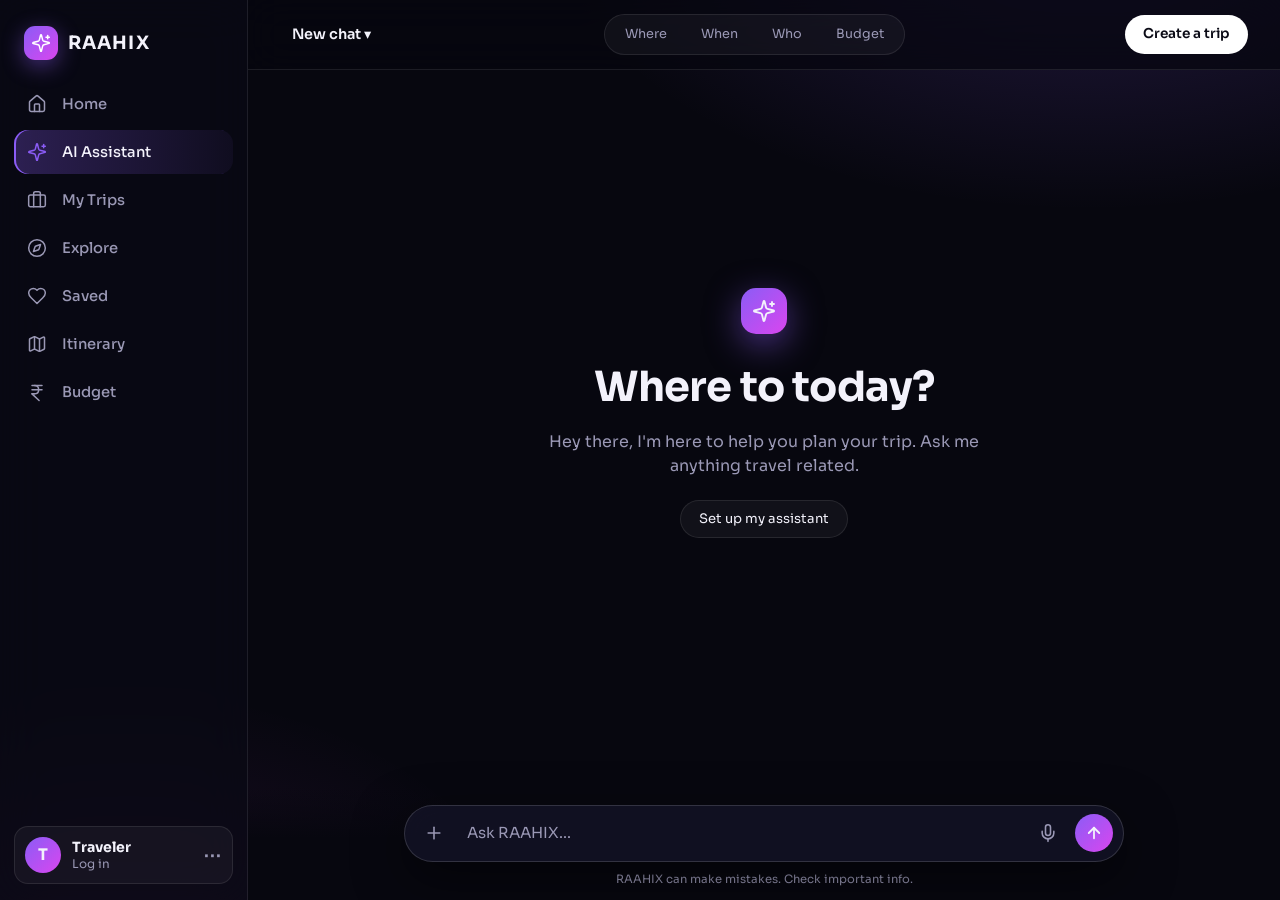
==== frontend/assistant.html @ d5798caa "RAAHIX frontend complete" ====
<!DOCTYPE html>
<html lang="en">
<head>
    <meta charset="UTF-8">
    <meta name="viewport" content="width=device-width, initial-scale=1.0">
    <title>AI Assistant — RAAHIX</title>
    <link rel="stylesheet" href="css/style.css">
</head>
<body>

    <div id="sidebar"></div>

    <main class="main-content chat-page">

        <!-- TOP BAR -->
        <header class="topbar chat-topbar">
            <button class="chat-title">New chat ▾</button>

            <div class="trip-chips">
                <button class="chip">Where</button>
                <button class="chip">When</button>
                <button class="chip">Who</button>
                <button class="chip">Budget</button>
            </div>

            <a href="create-trip.html" class="create-trip-btn">Create a trip</a>
        </header>

        <!-- CHAT AREA -->
        <section class="chat-stage" id="chatStage">

            <div class="chat-hero" id="chatHero">
                <div class="welcome-icon" data-icon="sparkles"></div>
                <h1>Where to today?</h1>
                <p>Hey there, I'm here to help you plan your trip. Ask me anything travel related.</p>
                <a href="profile.html" class="setup-pill">Set up my assistant</a>
            </div>

            <div class="messages" id="messages"></div>

        </section>

        <!-- CHAT INPUT -->
        <div class="chat-area">
            <div class="chat-box">
                <button class="chat-add" aria-label="Add" data-icon="plus"></button>
                <input type="text" id="chatInput" placeholder="Ask RAAHIX..." autocomplete="off">
                <button class="chat-mic" aria-label="Voice" data-icon="mic"></button>
                <button class="chat-send" id="chatSend" aria-label="Send" data-icon="arrow-up"></button>
            </div>
            <p class="chat-note">RAAHIX can make mistakes. Check important info.</p>
        </div>

    </main>

    <script src="js/sidebar.js"></script>
    <script src="js/icons.js"></script>
    <script src="js/chat.js"></script>
</body>
</html>
---- frontend/css/style.css ----
@import url("https://fonts.googleapis.com/css2?family=Sora:wght@400;500;600;700&display=swap");

:root {
  --bg: #07070f;
  --bg-2: #0d0d1c;
  --panel: rgba(255, 255, 255, 0.045);
  --panel-hover: rgba(255, 255, 255, 0.08);
  --line: rgba(255, 255, 255, 0.09);
  --text: #f3f2fb;
  --muted: #9a98b5;
  --violet: #8b5cf6;
  --violet-2: #6d28d9;
  --pink: #d946ef;
  --grad: linear-gradient(135deg, #8b5cf6, #d946ef);
  --sidebar-w: 248px;
  --r-lg: 22px;
  --r-md: 14px;
}

* { box-sizing: border-box; margin: 0; padding: 0; }
html { scroll-behavior: smooth; }

body {
  font-family: "Sora", system-ui, -apple-system, "Segoe UI", sans-serif;
  background:
    radial-gradient(900px 500px at 85% -10%, rgba(139, 92, 246, 0.22), transparent 60%),
    radial-gradient(700px 500px at 10% 110%, rgba(217, 70, 239, 0.12), transparent 60%),
    var(--bg);
  background-attachment: fixed;
  color: var(--text);
  min-height: 100vh;
  line-height: 1.5;
}

a { color: inherit; text-decoration: none; }
button { font: inherit; color: inherit; cursor: pointer; border: 0; background: none; }
:focus-visible { outline: 2px solid var(--violet); outline-offset: 2px; }

/* ============ SIDEBAR ============ */
.sidebar {
  position: fixed; inset: 0 auto 0 0;
  width: var(--sidebar-w);
  display: flex; flex-direction: column; justify-content: space-between;
  padding: 22px 14px 16px;
  background: rgba(10, 10, 22, 0.72);
  backdrop-filter: blur(22px);
  -webkit-backdrop-filter: blur(22px);
  border-right: 1px solid var(--line);
  z-index: 50;
}

.brand { display: flex; align-items: center; gap: 10px; padding: 4px 10px 22px; font-weight: 700; font-size: 1.15rem; letter-spacing: 0.06em; }
.brand-icon {
  width: 34px; height: 34px; border-radius: 11px;
  display: grid; place-items: center;
  background: var(--grad); font-size: 1rem;
  box-shadow: 0 6px 22px rgba(139, 92, 246, 0.45);
}

.sidebar-nav, .sidebar-bottom { display: flex; flex-direction: column; gap: 4px; }
.sidebar-nav { flex: 1; }

.nav-item {
  display: flex; align-items: center; gap: 14px;
  padding: 11px 12px; border-radius: var(--r-md);
  color: var(--muted); font-size: 0.92rem; font-weight: 500;
  transition: background 0.15s, color 0.15s;
}
.nav-item span:first-child { width: 22px; text-align: center; font-size: 1.05rem; }
.nav-item:hover { background: var(--panel); color: var(--text); }
.nav-item.active {
  background: linear-gradient(90deg, rgba(139, 92, 246, 0.28), rgba(139, 92, 246, 0.06));
  color: var(--text);
  box-shadow: inset 2px 0 0 var(--violet);
}

.profile-mini {
  display: flex; align-items: center; gap: 11px;
  margin-top: 10px; padding: 10px;
  background: var(--panel); border: 1px solid var(--line);
  border-radius: var(--r-md);
  transition: background 0.15s;
}
.profile-mini:hover { background: var(--panel-hover); }
.profile-avatar {
  width: 36px; height: 36px; border-radius: 50%;
  display: grid; place-items: center;
  background: var(--grad); font-weight: 700; flex-shrink: 0;
}
.profile-info { display: flex; flex-direction: column; line-height: 1.25; min-width: 0; }
.profile-info strong { font-size: 0.88rem; }
.profile-info small { color: var(--muted); font-size: 0.75rem; }
.more-icon { margin-left: auto; color: var(--muted); font-size: 0.7rem; letter-spacing: 1px; }

/* ============ MAIN ============ */
.main-content {
  margin-left: var(--sidebar-w);
  min-height: 100vh;
  display: flex; flex-direction: column;
}

.topbar {
  position: sticky; top: 0; z-index: 40;
  padding: 14px 32px;
  background: rgba(7, 7, 15, 0.7);
  backdrop-filter: blur(18px);
  -webkit-backdrop-filter: blur(18px);
  border-bottom: 1px solid var(--line);
}
.category-scroll {
  display: flex; justify-content: center; gap: 10px;
  overflow-x: auto; scrollbar-width: none;
}
.category-scroll::-webkit-scrollbar { display: none; }

.category {
  display: inline-flex; align-items: center; gap: 9px;
  padding: 8px 16px 8px 8px; border-radius: 999px;
  background: var(--panel); border: 1px solid var(--line);
  font-size: 0.86rem; font-weight: 500; white-space: nowrap;
  transition: background 0.15s, border-color 0.15s;
}
.category:hover { background: var(--panel-hover); }
.category.active { background: rgba(139, 92, 246, 0.18); border-color: rgba(139, 92, 246, 0.6); }
.category-icon {
  width: 26px; height: 26px; border-radius: 50%;
  display: grid; place-items: center; font-size: 0.8rem;
}
.category-icon.stay { background: #6d28d9; }
.category-icon.flight { background: #2563eb; }
.category-icon.food { background: #d97706; }
.category-icon.experience { background: #059669; }
.category-icon.event { background: #7c3aed; }
.category-icon.trip { background: #0d9488; }

.content-area {
  flex: 1;
  width: 100%; max-width: 1120px; margin: 0 auto;
  padding: 44px 32px 24px;
}

/* ============ WELCOME ============ */
.welcome-section { max-width: 720px; margin-bottom: 40px; }
.welcome-icon {
  width: 46px; height: 46px; border-radius: 15px;
  display: grid; place-items: center; margin-bottom: 22px;
  background: var(--grad); font-size: 1.2rem;
  box-shadow: 0 10px 34px rgba(139, 92, 246, 0.5);
}
.eyebrow { font-size: 0.75rem; letter-spacing: 0.12em; color: var(--violet); font-weight: 600; margin-bottom: 10px; }
.welcome-section h1 { font-size: clamp(2.2rem, 5vw, 3.6rem); line-height: 1.08; font-weight: 700; letter-spacing: -0.02em; }
.welcome-section h1 span {
  display: block;
  background: var(--grad); -webkit-background-clip: text; background-clip: text;
  -webkit-text-fill-color: transparent; color: transparent;
}
.welcome-text { margin: 18px 0 26px; color: var(--muted); max-width: 520px; font-size: 1rem; }
.setup-btn {
  display: inline-flex; align-items: center; gap: 10px;
  padding: 13px 26px; border-radius: 999px;
  background: #fff; color: #0b0b16; font-weight: 600; font-size: 0.92rem;
  transition: transform 0.15s, box-shadow 0.15s;
}
.setup-btn:hover { transform: translateY(-2px); box-shadow: 0 12px 30px rgba(139, 92, 246, 0.4); }

/* ============ QUICK CARDS ============ */
.quick-cards {
  display: grid; grid-template-columns: repeat(4, 1fr);
  gap: 16px; margin-bottom: 56px;
}
.quick-card {
  position: relative; display: flex; flex-direction: column;
  min-height: 240px; border-radius: var(--r-lg); overflow: hidden;
  border: 1px solid var(--line);
  transition: transform 0.2s, border-color 0.2s;
}
.quick-card:hover { transform: translateY(-4px); border-color: rgba(255, 255, 255, 0.25); }
.assistant-card { background: linear-gradient(180deg, #1e3a8a, #0b1230); }
.itinerary-card { background: linear-gradient(180deg, #b91c1c, #2a0d1a); }
.explore-card { background: linear-gradient(180deg, #0e7490, #08202f); }
.budget-card { background: linear-gradient(180deg, #15803d, #0a2016); }

.card-visual { flex: 1; display: grid; place-items: center; padding: 18px 18px 0; }
.quick-card-content { padding: 14px 18px 18px; }
.quick-card-content h3 { font-size: 1rem; font-weight: 600; margin-bottom: 4px; }
.quick-card-content p { font-size: 0.78rem; color: rgba(255, 255, 255, 0.7); }
.arrow {
  position: absolute; top: 14px; right: 14px;
  width: 30px; height: 30px; border-radius: 50%;
  display: grid; place-items: center;
  background: rgba(255, 255, 255, 0.16); backdrop-filter: blur(8px);
  opacity: 0; transform: translateX(-4px); transition: 0.2s;
}
.quick-card:hover .arrow { opacity: 1; transform: none; }

.voice-circle {
  width: 84px; height: 84px; border-radius: 50%;
  display: grid; place-items: center; font-size: 1.6rem;
  background: rgba(255, 255, 255, 0.14); border: 1px solid rgba(255, 255, 255, 0.25);
  box-shadow: 0 0 0 12px rgba(255, 255, 255, 0.05), 0 0 0 26px rgba(255, 255, 255, 0.03);
}
.mini-itinerary {
  width: 100%; max-width: 150px; padding: 12px; border-radius: 12px;
  background: rgba(255, 255, 255, 0.95); color: #1a1a2e;
  transform: rotate(-4deg); box-shadow: 0 12px 28px rgba(0, 0, 0, 0.35);
}
.mini-itinerary strong { display: block; font-size: 0.9rem; }
.mini-itinerary small { color: #666; font-size: 0.68rem; }
.mini-lines { margin-top: 10px; display: grid; gap: 6px; }
.mini-lines i { height: 6px; border-radius: 3px; background: #e2e2ec; }
.mini-lines i:nth-child(2) { width: 75%; }
.mini-lines i:nth-child(3) { width: 50%; }

.destination-pills { display: flex; gap: 8px; }
.destination-pills span {
  width: 46px; height: 46px; border-radius: 15px;
  display: grid; place-items: center; font-size: 1.4rem;
  background: rgba(255, 255, 255, 0.16); border: 1px solid rgba(255, 255, 255, 0.2);
}
.destination-pills span:nth-child(2) { transform: translateY(-10px); }

.receipt {
  width: 100%; max-width: 130px; padding: 12px; border-radius: 10px;
  background: rgba(255, 255, 255, 0.95); color: #1a1a2e;
  transform: rotate(3deg); box-shadow: 0 12px 28px rgba(0, 0, 0, 0.35);
}
.receipt small { display: block; font-size: 0.6rem; color: #666; letter-spacing: 0.08em; }
.receipt strong { font-size: 1.05rem; }
.receipt div { height: 1px; margin: 8px 0; background: repeating-linear-gradient(90deg, #bbb 0 4px, transparent 4px 8px); }
.receipt i { display: block; height: 5px; margin-top: 6px; border-radius: 3px; background: #e2e2ec; }
.receipt i + i { width: 60%; }

/* ============ DESTINATIONS ============ */
.discover-section { margin-bottom: 48px; }
.section-header { display: flex; justify-content: space-between; align-items: flex-end; margin-bottom: 20px; }
.section-header h2 { font-size: 1.6rem; font-weight: 700; letter-spacing: -0.01em; }
.view-all { color: var(--violet); font-size: 0.88rem; font-weight: 500; }
.view-all:hover { text-decoration: underline; }

.destination-grid { display: grid; grid-template-columns: repeat(4, 1fr); gap: 16px; }
.destination-card {
  border-radius: var(--r-lg); overflow: hidden;
  background: var(--panel); border: 1px solid var(--line);
  backdrop-filter: blur(12px);
  transition: transform 0.2s, border-color 0.2s;
}
.destination-card:hover { transform: translateY(-4px); border-color: rgba(139, 92, 246, 0.6); }
.destination-image {
  height: 170px; display: flex; align-items: flex-end; padding: 14px;
  font-weight: 700; letter-spacing: 0.14em; font-size: 0.8rem;
}
.destination-image.goa { background: linear-gradient(160deg, #f59e0b, #0ea5e9 70%, #0c4a6e); }
.destination-image.manali { background: linear-gradient(160deg, #94a3b8, #3b82f6 55%, #1e1b4b); }
.destination-image.jaipur { background: linear-gradient(160deg, #fb7185, #f97316 55%, #7c2d12); }
.destination-image.kerala { background: linear-gradient(160deg, #a3e635, #059669 55%, #064e3b); }
.destination-details { padding: 14px 16px 16px; }
.destination-details h3 { font-size: 1.05rem; font-weight: 600; }
.destination-details p { font-size: 0.78rem; color: var(--muted); margin-top: 2px; }

/* ============ AI BANNER ============ */
.ai-banner {
  display: flex; align-items: center; gap: 22px;
  padding: 28px 30px; border-radius: var(--r-lg);
  background: linear-gradient(120deg, rgba(109, 40, 217, 0.4), rgba(217, 70, 239, 0.16));
  border: 1px solid rgba(139, 92, 246, 0.4);
  backdrop-filter: blur(16px);
}
.ai-banner-icon {
  width: 56px; height: 56px; flex-shrink: 0; border-radius: 18px;
  display: grid; place-items: center; font-size: 1.5rem;
  background: var(--grad); box-shadow: 0 10px 30px rgba(139, 92, 246, 0.5);
}
.ai-banner-content { flex: 1; }
.ai-banner-content h2 { font-size: 1.35rem; margin-bottom: 4px; }
.ai-banner-content p:last-child { color: rgba(255, 255, 255, 0.72); font-size: 0.9rem; max-width: 520px; }
.ai-banner-btn {
  padding: 12px 24px; border-radius: 999px; white-space: nowrap;
  background: #fff; color: #0b0b16; font-weight: 600; font-size: 0.9rem;
  transition: transform 0.15s;
}
.ai-banner-btn:hover { transform: translateY(-2px); }

/* ============ CHAT INPUT ============ */
.chat-area {
  position: sticky; bottom: 0; z-index: 30;
  padding: 18px 32px 12px; text-align: center;
  background: linear-gradient(180deg, transparent, var(--bg) 45%);
}
.chat-box {
  display: flex; align-items: center; gap: 8px;
  max-width: 720px; margin: 0 auto; padding: 8px 10px;
  background: rgba(20, 20, 40, 0.75);
  border: 1px solid rgba(255, 255, 255, 0.14); border-radius: 999px;
  backdrop-filter: blur(20px); -webkit-backdrop-filter: blur(20px);
  box-shadow: 0 16px 50px rgba(0, 0, 0, 0.5);
  transition: border-color 0.2s, box-shadow 0.2s;
}
.chat-box:focus-within { border-color: var(--violet); box-shadow: 0 16px 50px rgba(139, 92, 246, 0.28); }
.chat-box input {
  flex: 1; min-width: 0; background: none; border: 0; outline: none;
  color: var(--text); font: inherit; font-size: 0.95rem; padding: 8px 6px;
}
.chat-box input::placeholder { color: var(--muted); }
.chat-add, .chat-mic, .chat-send {
  width: 38px; height: 38px; border-radius: 50%; flex-shrink: 0;
  display: grid; place-items: center; font-size: 1.1rem;
  transition: background 0.15s;
}
.chat-add, .chat-mic { color: var(--muted); }
.chat-add:hover, .chat-mic:hover { background: var(--panel-hover); color: var(--text); }
.chat-send { background: var(--grad); font-weight: 700; }
.chat-send:hover { filter: brightness(1.12); }
.chat-note { margin-top: 9px; font-size: 0.72rem; color: var(--muted); }

/* ============ FOOTER ============ */
.app-footer {
  display: flex; justify-content: space-between; align-items: center;
  padding: 10px 32px 18px; font-size: 0.75rem; color: var(--muted);
}
.app-footer div { display: flex; gap: 18px; }
.app-footer a:hover { color: var(--text); }

/* ============ RESPONSIVE ============ */
@media (max-width: 1100px) {
  .quick-cards, .destination-grid { grid-template-columns: repeat(2, 1fr); }
}

/* icon-only sidebar on tablets */
@media (max-width: 900px) {
  :root { --sidebar-w: 72px; }
  .brand span, .nav-item span:last-child, .profile-info, .more-icon { display: none; }
  .brand { justify-content: center; padding-inline: 0; }
  .nav-item { justify-content: center; padding: 12px 0; }
  .profile-mini { justify-content: center; padding: 8px; background: none; border: 0; }
  .ai-banner { flex-wrap: wrap; }
}

/* bottom navigation on phones */
@media (max-width: 600px) {
  .sidebar {
    inset: auto 0 0 0; width: 100%; height: 62px;
    flex-direction: row; align-items: center; padding: 0 6px;
    border-right: 0; border-top: 1px solid var(--line);
  }
  .brand, .sidebar-bottom { display: none; }
  .sidebar-nav { flex-direction: row; justify-content: space-around; overflow-x: auto; scrollbar-width: none; }
  .nav-item { padding: 10px 12px; }
  .main-content { margin-left: 0; padding-bottom: 62px; }
  .topbar { padding: 10px 14px; }
  .category-scroll { justify-content: flex-start; }
  .content-area { padding: 28px 16px 16px; }
  .quick-cards { grid-template-columns: repeat(2, 1fr); gap: 12px; }
  .quick-card { min-height: 200px; }
  .destination-grid { grid-template-columns: 1fr 1fr; gap: 12px; }
  .destination-image { height: 120px; }
  .ai-banner { padding: 22px 18px; }
  .ai-banner-btn { width: 100%; text-align: center; }
  .chat-area { bottom: 62px; padding: 12px 14px 8px; }
  .chat-note, .app-footer { display: none; }
}

@media (prefers-reduced-motion: reduce) {
  * { transition: none !important; scroll-behavior: auto !important; }
}

/* ============ ASSISTANT PAGE ============ */
.chat-page { height: 100vh; }

.chat-topbar { display: flex; align-items: center; justify-content: space-between; gap: 12px; }
.chat-title { font-size: 0.9rem; font-weight: 600; padding: 8px 12px; border-radius: 10px; }
.chat-title:hover { background: var(--panel); }

.trip-chips {
  display: flex; gap: 2px; padding: 4px;
  background: var(--panel); border: 1px solid var(--line); border-radius: 999px;
}
.chip { padding: 6px 16px; border-radius: 999px; font-size: 0.8rem; color: var(--muted); transition: 0.15s; }
.chip:hover { background: var(--panel-hover); color: var(--text); }

.create-trip-btn {
  padding: 9px 18px; border-radius: 999px; font-size: 0.85rem; font-weight: 600;
  background: #fff; color: #0b0b16; white-space: nowrap;
}

.chat-stage { flex: 1; overflow-y: auto; display: flex; flex-direction: column; }
.chat-hero { margin: auto; text-align: center; max-width: 520px; padding: 32px 24px; }
.chat-hero .welcome-icon { margin: 0 auto 22px; }
.chat-hero h1 { font-size: clamp(1.8rem, 4vw, 2.6rem); font-weight: 700; letter-spacing: -0.02em; }
.chat-hero p { color: var(--muted); margin: 12px 0 22px; }
.setup-pill {
  display: inline-block; padding: 8px 18px; border-radius: 999px; font-size: 0.82rem;
  background: var(--panel); border: 1px solid var(--line); transition: 0.15s;
}
.setup-pill:hover { background: var(--panel-hover); }

.messages { width: 100%; max-width: 720px; margin: 0 auto; padding: 24px 24px 8px; display: flex; flex-direction: column; gap: 14px; }
.msg { max-width: 85%; padding: 12px 16px; border-radius: 18px; font-size: 0.93rem; line-height: 1.55; }
.msg.user { align-self: flex-end; background: var(--grad); border-bottom-right-radius: 6px; }
.msg.bot { align-self: flex-start; background: var(--panel); border: 1px solid var(--line); border-bottom-left-radius: 6px; }

@media (max-width: 600px) {
  .chat-title, .create-trip-btn { display: none; }
  .chat-topbar { justify-content: center; }
}


/* ============ PAGE HEADER, TABS, EMPTY STATES ============ */
.page-head { display: flex; justify-content: space-between; align-items: center; margin-bottom: 24px; }
.page-head h1 { font-size: 1.9rem; font-weight: 700; letter-spacing: -0.01em; }

.tabs { display: flex; gap: 22px; border-bottom: 1px solid var(--line); margin-bottom: 22px; }
.tab {
  padding: 10px 2px; margin-bottom: -1px;
  color: var(--muted); font-weight: 500; font-size: 0.92rem;
  border-bottom: 2px solid transparent; transition: 0.15s;
}
.tab:hover { color: var(--text); }
.tab.active { color: var(--text); border-color: var(--violet); }

.tab-panel { display: none; }
.tab-panel.active { display: block; }

.filter-row { display: flex; justify-content: space-between; align-items: center; }

.toggle { display: inline-flex; align-items: center; gap: 10px; font-size: 0.85rem; color: var(--muted); cursor: pointer; }
.toggle input { position: absolute; opacity: 0; }
.toggle-track {
  width: 38px; height: 22px; border-radius: 999px; position: relative;
  background: var(--panel-hover); border: 1px solid var(--line); transition: 0.2s;
}
.toggle-track::after {
  content: ""; position: absolute; top: 2px; left: 2px;
  width: 16px; height: 16px; border-radius: 50%; background: #fff; transition: 0.2s;
}
.toggle input:checked + .toggle-track { background: var(--violet); }
.toggle input:checked + .toggle-track::after { transform: translateX(16px); }
.toggle input:focus-visible + .toggle-track { outline: 2px solid var(--violet); outline-offset: 2px; }

.filter-select {
  background: var(--panel); border: 1px solid var(--line); color: var(--text);
  border-radius: 10px; padding: 7px 12px; font: inherit; font-size: 0.85rem;
}
.filter-select option { background: #12121f; }

.empty-state { text-align: center; padding: 64px 20px; }
.empty-art {
  width: 96px; height: 96px; margin: 0 auto 20px; border-radius: 26px;
  display: grid; place-items: center; font-size: 3rem;
  background: linear-gradient(135deg, rgba(139, 92, 246, 0.3), rgba(217, 70, 239, 0.15));
  border: 1px solid rgba(139, 92, 246, 0.4);
}
.empty-state h3 { font-size: 1.1rem; margin-bottom: 6px; }
.empty-state p { color: var(--muted); font-size: 0.9rem; margin-bottom: 22px; }

/* ============ FORM PAGE ============ */
.form-page { max-width: 720px; }
.page-sub { color: var(--muted); font-size: 0.92rem; margin-top: 4px; }

.trip-form {
  display: flex; flex-direction: column; gap: 20px;
  padding: 28px; border-radius: var(--r-lg);
  background: var(--panel); border: 1px solid var(--line);
  backdrop-filter: blur(14px);
}
.field { display: flex; flex-direction: column; gap: 8px; flex: 1; }
.field-row { display: flex; gap: 16px; }
.field label { font-size: 0.85rem; font-weight: 500; color: var(--muted); }

.field input, .field select {
  width: 100%; padding: 12px 14px; font: inherit; font-size: 0.95rem;
  color: var(--text); background: rgba(255, 255, 255, 0.05);
  border: 1px solid var(--line); border-radius: var(--r-md); outline: none;
  color-scheme: dark; transition: border-color 0.15s, box-shadow 0.15s;
}
.field input::placeholder { color: #6f6d88; }
.field input:focus, .field select:focus {
  border-color: var(--violet); box-shadow: 0 0 0 3px rgba(139, 92, 246, 0.22);
}
.field input.invalid { border-color: #f87171; }
.field select option { background: #12121f; }

.style-chips { display: flex; flex-wrap: wrap; gap: 8px; }
.style-chip {
  padding: 8px 16px; border-radius: 999px; font-size: 0.85rem;
  background: var(--panel); border: 1px solid var(--line); color: var(--muted);
  transition: 0.15s;
}
.style-chip:hover { color: var(--text); background: var(--panel-hover); }
.style-chip.selected {
  color: var(--text); background: rgba(139, 92, 246, 0.25); border-color: var(--violet);
}

.form-message { min-height: 1.2em; font-size: 0.88rem; }
.form-message.error { color: #f87171; }
.form-message.success { color: #4ade80; }
.form-message a { text-decoration: underline; }

.form-actions { display: flex; justify-content: flex-end; align-items: center; gap: 12px; }
.btn-primary {
  padding: 12px 28px; border-radius: 999px; font-weight: 600; font-size: 0.92rem;
  background: var(--grad); transition: transform 0.15s, filter 0.15s;
}
.btn-primary:hover { transform: translateY(-2px); filter: brightness(1.1); }
.btn-ghost { padding: 12px 20px; border-radius: 999px; color: var(--muted); font-size: 0.92rem; }
.btn-ghost:hover { color: var(--text); }

@media (max-width: 600px) {
  .field-row { flex-direction: column; gap: 20px; }
  .trip-form { padding: 20px 16px; }
}

/* ============ TRIP CARDS ============ */
.trip-list { display: grid; grid-template-columns: repeat(auto-fill, minmax(260px, 1fr)); gap: 16px; margin-top: 22px; }
.trip-list:empty { display: none; }

.trip-card {
  display: flex; flex-direction: column; overflow: hidden;
  border-radius: var(--r-lg); background: var(--panel); border: 1px solid var(--line);
  transition: transform 0.2s, border-color 0.2s;
}
.trip-card:hover { transform: translateY(-3px); border-color: rgba(139, 92, 246, 0.6); }

.trip-cover { height: 110px; padding: 12px; display: flex; align-items: flex-start; }
.cover-0 { background: linear-gradient(135deg, #f59e0b, #0ea5e9); }
.cover-1 { background: linear-gradient(135deg, #94a3b8, #3b82f6 60%, #1e1b4b); }
.cover-2 { background: linear-gradient(135deg, #fb7185, #f97316); }
.cover-3 { background: linear-gradient(135deg, #a3e635, #059669); }
.cover-4 { background: linear-gradient(135deg, #8b5cf6, #d946ef); }
.cover-5 { background: linear-gradient(135deg, #22d3ee, #6d28d9); }

.trip-badge {
  padding: 4px 10px; border-radius: 999px; font-size: 0.72rem; font-weight: 600;
  background: rgba(0, 0, 0, 0.45); backdrop-filter: blur(8px);
}

.trip-body { padding: 16px; display: flex; flex-direction: column; gap: 6px; flex: 1; }
.trip-title { font-size: 1.15rem; font-weight: 600; }
.trip-title:hover { text-decoration: underline; }
.trip-dates, .trip-meta { font-size: 0.82rem; color: var(--muted); }

.trip-tags { display: flex; flex-wrap: wrap; gap: 6px; margin-top: 4px; }
.trip-tags span { padding: 3px 10px; border-radius: 999px; font-size: 0.72rem; background: rgba(139, 92, 246, 0.18); }

.trip-delete {
  align-self: flex-start; margin-top: auto; padding: 6px 0 0;
  font-size: 0.8rem; color: var(--muted);
}
.trip-delete:hover { color: #f87171; }

.list-note { grid-column: 1 / -1; text-align: center; color: var(--muted); padding: 40px 0; }

/* ============ BUDGET ============ */
.stat-grid.three { grid-template-columns: repeat(3, 1fr); margin-bottom: 18px; }

.progress { height: 10px; border-radius: 999px; background: var(--panel-hover); overflow: hidden; margin-bottom: 8px; }
.progress-bar { height: 100%; width: 0; background: var(--grad); transition: width 0.4s; }
.progress-bar.over { background: #f87171; }
.progress-note { color: var(--muted); font-size: 0.85rem; margin-bottom: 28px; }

.budget-grid { display: grid; grid-template-columns: 1fr 1fr; gap: 16px; align-items: start; }
.panel-card {
  padding: 22px; border-radius: var(--r-lg);
  background: var(--panel); border: 1px solid var(--line);
}
.panel-card h2 { font-size: 1.05rem; margin-bottom: 16px; }

.chart-wrap { position: relative; height: 300px; }
.chart-wrap[hidden] { display: none; }

.expense-form { display: grid; grid-template-columns: 1fr 1fr; gap: 10px; }
.expense-form input, .expense-form select {
  width: 100%; padding: 11px 14px; font: inherit; font-size: 0.9rem;
  color: var(--text); background: rgba(255, 255, 255, 0.05);
  border: 1px solid var(--line); border-radius: var(--r-md); outline: none; color-scheme: dark;
}
.expense-form input:focus, .expense-form select:focus { border-color: var(--violet); box-shadow: 0 0 0 3px rgba(139, 92, 246, 0.22); }
.expense-form select option { background: #12121f; }
.expense-form #expNote, .expense-form button { grid-column: 1 / -1; }
.expense-form .btn-primary { padding: 11px; }

.expense-list { list-style: none; margin-top: 14px; display: flex; flex-direction: column; gap: 6px; max-height: 280px; overflow-y: auto; }
.expense-list li {
  display: flex; align-items: center; gap: 10px; padding: 10px 12px;
  border-radius: 10px; background: rgba(255, 255, 255, 0.04); font-size: 0.88rem;
}
.cat-dot { width: 10px; height: 10px; border-radius: 50%; flex-shrink: 0; }
.exp-text { flex: 1; min-width: 0; overflow: hidden; text-overflow: ellipsis; white-space: nowrap; }
.exp-text small { color: var(--muted); margin-left: 6px; }
.exp-amount { font-weight: 600; }
.exp-remove { color: var(--muted); font-size: 0.78rem; }
.exp-remove:hover { color: #f87171; }

@media (max-width: 900px) { .budget-grid { grid-template-columns: 1fr; } }
@media (max-width: 500px) {
  .stat-grid.three { grid-template-columns: 1fr; }
  .expense-form { grid-template-columns: 1fr; }
}

/* ============ EXPLORE ============ */
.explore-bar { display: flex; gap: 12px; margin-bottom: 22px; }
.search-input {
  flex: 1; min-width: 0; padding: 11px 16px; font: inherit; font-size: 0.92rem;
  color: var(--text); background: var(--panel); border: 1px solid var(--line);
  border-radius: 999px; outline: none; transition: border-color 0.15s, box-shadow 0.15s;
}
.search-input::placeholder { color: #6f6d88; }
.search-input:focus { border-color: var(--violet); box-shadow: 0 0 0 3px rgba(139, 92, 246, 0.22); }

.result-count { color: var(--muted); font-size: 0.85rem; margin-bottom: 14px; }

.place-grid { display: grid; grid-template-columns: repeat(auto-fill, minmax(230px, 1fr)); gap: 16px; }

.place-card {
  display: flex; flex-direction: column; overflow: hidden;
  border-radius: var(--r-lg); background: var(--panel); border: 1px solid var(--line);
  transition: transform 0.2s, border-color 0.2s;
}
.place-card:hover { transform: translateY(-3px); border-color: rgba(139, 92, 246, 0.6); }

.place-cover {
  position: relative; height: 130px;
  display: grid; place-items: center; font-size: 3rem;
}
.place-cat {
  position: absolute; left: 12px; top: 12px;
  padding: 4px 10px; border-radius: 999px; font-size: 0.72rem; font-weight: 600;
  background: rgba(0, 0, 0, 0.45); backdrop-filter: blur(8px);
}
.heart-btn {
  position: absolute; right: 10px; top: 10px;
  width: 34px; height: 34px; border-radius: 50%;
  display: grid; place-items: center; font-size: 1.05rem;
  background: rgba(0, 0, 0, 0.45); backdrop-filter: blur(8px);
  transition: transform 0.15s, background 0.15s;
}
.heart-btn:hover { transform: scale(1.1); }
.heart-btn[aria-pressed="true"] { background: #fff; color: #e11d48; }

.place-body { padding: 14px 16px 16px; }
.place-body h3 { font-size: 1rem; font-weight: 600; }
.place-city { color: var(--violet); font-size: 0.8rem; margin: 2px 0 6px; }
.place-tags { color: var(--muted); font-size: 0.78rem; }

@media (max-width: 600px) { .explore-bar { flex-direction: column; } }

/* ============ SAVED ============ */
.tab-count {
  display: inline-block; min-width: 20px; margin-left: 6px; padding: 1px 7px;
  border-radius: 999px; font-size: 0.72rem; text-align: center;
  background: var(--panel-hover); color: var(--muted);
}
.tab.active .tab-count { background: rgba(139, 92, 246, 0.3); color: var(--text); }

/* ============ ITINERARY ============ */
.itin-head { display: flex; justify-content: space-between; align-items: flex-start; gap: 16px; flex-wrap: wrap; margin-bottom: 8px; }
.itin-head h2 { font-size: 1.5rem; }
.itin-actions { display: flex; gap: 10px; align-items: center; }

.btn-ghost-outline {
  padding: 9px 18px; border-radius: 999px; font-size: 0.85rem; font-weight: 500;
  border: 1px solid var(--line); background: var(--panel); white-space: nowrap; transition: 0.15s;
}
.btn-ghost-outline:hover { background: var(--panel-hover); }

.timeline { position: relative; margin-top: 18px; padding-left: 30px; display: flex; flex-direction: column; gap: 18px; }
.timeline::before {
  content: ""; position: absolute; left: 9px; top: 8px; bottom: 8px; width: 2px;
  background: linear-gradient(180deg, var(--violet), rgba(139, 92, 246, 0.1));
}

.tl-day { position: relative; padding: 16px 18px; border-radius: var(--r-md); background: var(--panel); border: 1px solid var(--line); }
.tl-day::before {
  content: ""; position: absolute; left: -29px; top: 20px; width: 12px; height: 12px;
  border-radius: 50%; background: var(--violet); box-shadow: 0 0 0 4px rgba(139, 92, 246, 0.25);
}
.tl-day.empty::before { background: var(--panel-hover); box-shadow: none; border: 2px solid var(--line); }

.tl-day h3 { font-size: 1rem; }
.tl-day h3 small { color: var(--muted); font-weight: 400; margin-left: 8px; font-size: 0.8rem; }

.tl-list { list-style: none; margin-top: 10px; display: flex; flex-direction: column; gap: 6px; }
.tl-list li { padding: 8px 12px; border-radius: 10px; font-size: 0.9rem; background: rgba(139, 92, 246, 0.12); }

.tl-empty { margin-top: 6px; color: var(--muted); font-size: 0.85rem; }
.tl-empty a { color: var(--violet); text-decoration: underline; }

@media (max-width: 600px) {
  .timeline { padding-left: 24px; }
  .tl-day::before { left: -23px; }
  .itin-actions { width: 100%; }
}

/* ============ TRIP DETAILS ============ */
.back-link { display: inline-block; margin-bottom: 18px; color: var(--muted); font-size: 0.88rem; }
.back-link:hover { color: var(--text); }

.detail-hero {
  display: flex; flex-direction: column; justify-content: flex-end; gap: 6px;
  min-height: 190px; padding: 28px; border-radius: var(--r-lg); margin-bottom: 18px;
  position: relative; overflow: hidden;
}
.detail-hero::after {
  content: ""; position: absolute; inset: 0;
  background: linear-gradient(180deg, transparent 30%, rgba(7, 7, 15, 0.7));
}
.detail-hero > * { position: relative; z-index: 1; }
.detail-hero h1 { font-size: clamp(1.8rem, 4vw, 2.6rem); font-weight: 700; letter-spacing: -0.02em; }
.detail-hero p { color: rgba(255, 255, 255, 0.85); font-size: 0.95rem; }
.detail-hero .trip-badge { align-self: flex-start; margin-bottom: 6px; }

.stat-grid { display: grid; grid-template-columns: repeat(4, 1fr); gap: 12px; margin-bottom: 32px; }
.stat {
  padding: 16px; border-radius: var(--r-md);
  background: var(--panel); border: 1px solid var(--line);
}
.stat small { display: block; color: var(--muted); font-size: 0.75rem; margin-bottom: 4px; }
.stat strong { font-size: 1.1rem; }

.detail-head { display: flex; justify-content: space-between; align-items: center; margin-bottom: 14px; gap: 12px; }
.detail-head h2 { font-size: 1.3rem; }

.day-list { display: flex; flex-direction: column; gap: 12px; }
.day-card {
  padding: 18px; border-radius: var(--r-md);
  background: var(--panel); border: 1px solid var(--line);
}
.day-card h3 { font-size: 1rem; }
.day-card h3 small { color: var(--muted); font-weight: 400; margin-left: 8px; font-size: 0.8rem; }

.activity-list { list-style: none; margin: 12px 0; display: flex; flex-direction: column; gap: 6px; }
.activity-list:empty { display: none; }
.activity-list li {
  display: flex; justify-content: space-between; align-items: center; gap: 10px;
  padding: 9px 12px; border-radius: 10px; font-size: 0.9rem;
  background: rgba(139, 92, 246, 0.12);
}
.activity-remove { color: var(--muted); font-size: 0.8rem; }
.activity-remove:hover { color: #f87171; }

.activity-form { display: flex; gap: 8px; margin-top: 10px; }
.activity-form input {
  flex: 1; min-width: 0; padding: 10px 14px; font: inherit; font-size: 0.88rem;
  color: var(--text); background: rgba(255, 255, 255, 0.05);
  border: 1px solid var(--line); border-radius: 999px; outline: none;
}
.activity-form input:focus { border-color: var(--violet); }
.activity-form button {
  padding: 10px 18px; border-radius: 999px; font-size: 0.85rem; font-weight: 600;
  background: var(--panel-hover); border: 1px solid var(--line);
}
.activity-form button:hover { background: rgba(139, 92, 246, 0.3); }

@media (max-width: 700px) {
  .stat-grid { grid-template-columns: repeat(2, 1fr); }
  .detail-hero { padding: 20px; }
}

/* ============ LOGIN / REGISTER ============ */
.auth-page { display: grid; place-items: center; min-height: 100vh; padding: 24px; }
.auth-wrap { width: 100%; max-width: 420px; display: flex; flex-direction: column; align-items: center; gap: 22px; }

.auth-brand { display: flex; align-items: center; gap: 10px; font-weight: 700; font-size: 1.15rem; letter-spacing: 0.06em; }

.auth-card {
  width: 100%; padding: 30px; display: flex; flex-direction: column; gap: 10px;
  border-radius: var(--r-lg); background: var(--panel); border: 1px solid var(--line);
  backdrop-filter: blur(16px); -webkit-backdrop-filter: blur(16px);
}
.auth-card h1 { font-size: 1.6rem; font-weight: 700; letter-spacing: -0.01em; }
.auth-card form { display: flex; flex-direction: column; gap: 16px; margin-top: 10px; }
.auth-card .btn-primary { width: 100%; padding: 13px; }

.auth-switch { text-align: center; font-size: 0.88rem; color: var(--muted); margin-top: 8px; }
.auth-switch a { color: var(--text); font-weight: 600; text-decoration: underline; }
.auth-demo { text-align: center; font-size: 0.75rem; color: var(--muted); line-height: 1.5; }

/* ============ PROFILE ============ */
.guest-actions { display: flex; justify-content: center; align-items: center; gap: 12px; flex-wrap: wrap; }

.profile-card {
  display: flex; align-items: center; gap: 20px; margin-bottom: 18px; padding: 24px;
  border-radius: var(--r-lg); background: var(--panel); border: 1px solid var(--line);
}
.profile-card h2 { font-size: 1.4rem; overflow-wrap: anywhere; }
.profile-card .page-sub { overflow-wrap: anywhere; }
.profile-big-avatar {
  width: 72px; height: 72px; border-radius: 50%; flex-shrink: 0;
  display: grid; place-items: center; font-size: 1.8rem; font-weight: 700;
  background: var(--grad); box-shadow: 0 10px 30px rgba(139, 92, 246, 0.4);
}

.profile-section { margin-top: 16px; }
.name-form { display: flex; gap: 10px; }
.name-form input {
  flex: 1; min-width: 0; padding: 12px 14px; font: inherit; font-size: 0.95rem;
  color: var(--text); background: rgba(255, 255, 255, 0.05);
  border: 1px solid var(--line); border-radius: var(--r-md); outline: none;
}
.name-form input:focus { border-color: var(--violet); box-shadow: 0 0 0 3px rgba(139, 92, 246, 0.22); }
.name-form .btn-primary { padding: 12px 22px; }

.account-actions { display: flex; gap: 12px; flex-wrap: wrap; margin-bottom: 12px; }
.danger-btn {
  padding: 9px 18px; border-radius: 999px; font-size: 0.85rem; font-weight: 500;
  color: #f87171; border: 1px solid rgba(248, 113, 113, 0.4); background: rgba(248, 113, 113, 0.08);
  transition: 0.15s;
}
.danger-btn:hover { background: rgba(248, 113, 113, 0.18); }
.auth-demo.left { text-align: left; }

@media (max-width: 500px) {
  .name-form { flex-direction: column; }
  .profile-card { flex-direction: column; text-align: center; }
}

/* ============ ICONS ============ */
.nav-icon {
  width: 20px; height: 20px; display: block;
  fill: none; stroke: currentColor; stroke-width: 1.8;
  stroke-linecap: round; stroke-linejoin: round;
}
.nav-item span:first-child { display: grid; place-items: center; }
.nav-item.active .nav-icon { stroke: var(--violet); }



/* ============ DESTINATION PHOTOS ============ */
.destination-image {
  background-size: cover;
  background-position: center;
  color: #fff;
  text-shadow: 0 2px 10px rgba(0, 0, 0, 0.6);
}
.destination-image.goa {
  background:
    linear-gradient(180deg, transparent 45%, rgba(7, 7, 15, 0.75)),
    url("../assets/images/goa.jpg") center / cover,
    linear-gradient(160deg, #f59e0b, #0ea5e9 70%, #0c4a6e);
}
.destination-image.manali {
  background:
    linear-gradient(180deg, transparent 45%, rgba(7, 7, 15, 0.75)),
    url("../assets/images/manali.jpg") center / cover,
    linear-gradient(160deg, #94a3b8, #3b82f6 55%, #1e1b4b);
}
.destination-image.jaipur {
  background:
    linear-gradient(180deg, transparent 45%, rgba(7, 7, 15, 0.75)),
    url("../assets/images/jaipur.jpg") center / cover,
    linear-gradient(160deg, #fb7185, #f97316 55%, #7c2d12);
}
.destination-image.kerala {
  background:
    linear-gradient(180deg, transparent 45%, rgba(7, 7, 15, 0.75)),
    url("../assets/images/kerala.jpg") center / cover,
    linear-gradient(160deg, #a3e635, #059669 55%, #064e3b);
}

/* ============ UI ICONS (data-icon) ============ */
.ui-icon {
  width: 18px; height: 18px; display: block;
  fill: none; stroke: currentColor; stroke-width: 1.9;
  stroke-linecap: round; stroke-linejoin: round;
}
.category-icon .ui-icon { width: 14px; height: 14px; }
.welcome-icon .ui-icon, .ai-banner-icon .ui-icon { width: 24px; height: 24px; }
.voice-circle .ui-icon { width: 34px; height: 34px; }
.destination-pills .ui-icon { width: 22px; height: 22px; }
.arrow .ui-icon, .setup-btn .ui-icon { width: 16px; height: 16px; }
.chat-add .ui-icon, .chat-mic .ui-icon { width: 20px; height: 20px; }
.chat-send .ui-icon { width: 18px; height: 18px; stroke-width: 2.4; }
.brand-icon .nav-icon { stroke: #fff; }


/* ============ MOBILE FIX ============ */
.chat-page { height: 100vh; height: 100dvh; }

/* ============ CATEGORY LINKS ============ */
.category:disabled { opacity: 0.45; cursor: not-allowed; }
.category:disabled:hover { background: var(--panel); }
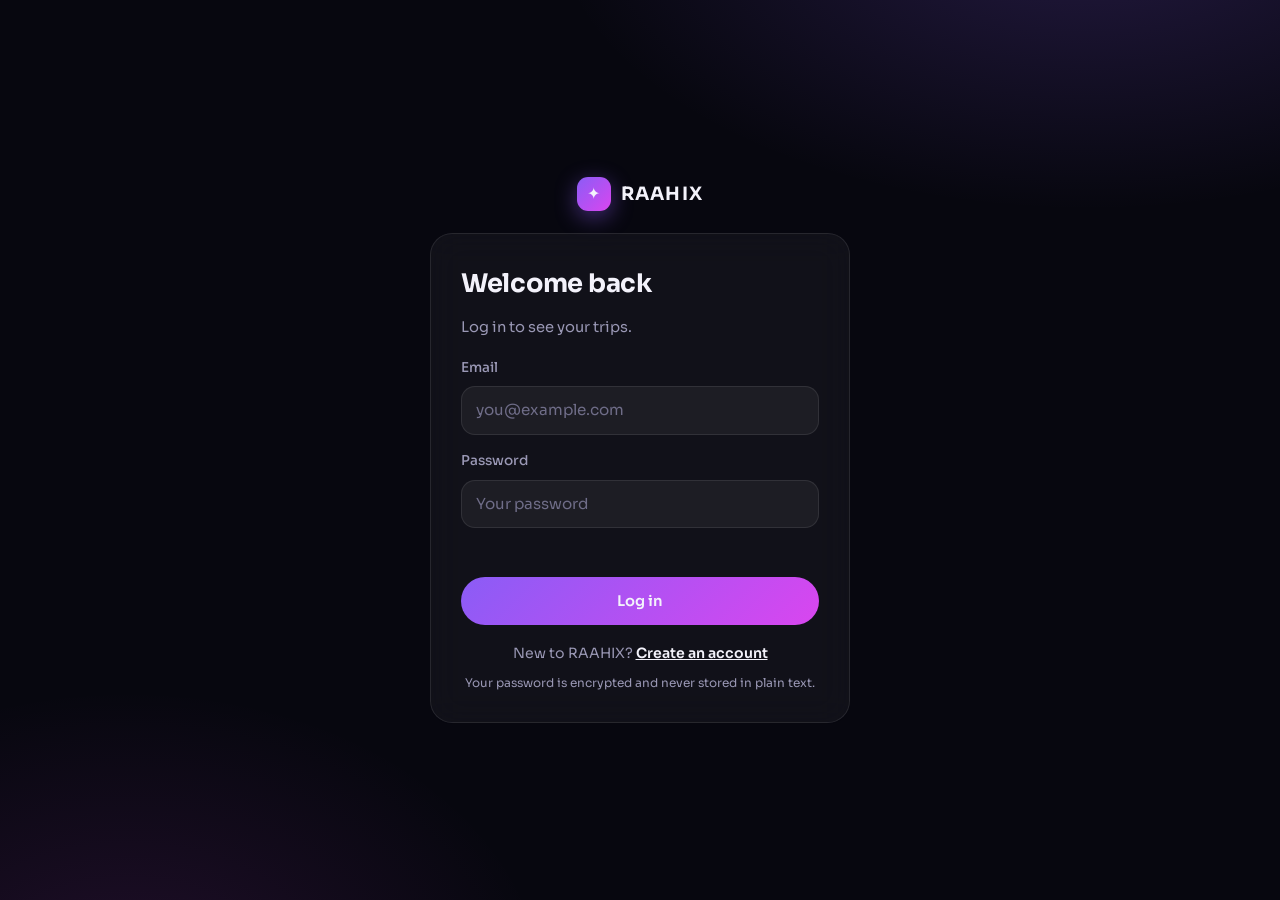
==== commit b192a53f: "Bakcend: AI chat with Gemini, fallback model and longer tim out" ====
--- a/frontend/assistant.html
+++ b/frontend/assistant.html
@@ -55,6 +55,7 @@
 
     <script src="js/sidebar.js"></script>
     <script src="js/icons.js"></script>
+    <script src="js/api.js"></script>
     <script src="js/chat.js"></script>
 </body>
 </html>
--- a/frontend/css/style.css
+++ b/frontend/css/style.css
@@ -877,4 +877,8 @@
 
 /* ============ CATEGORY LINKS ============ */
 .category:disabled { opacity: 0.45; cursor: not-allowed; }
-.category:disabled:hover { background: var(--panel); }+.category:disabled:hover { background: var(--panel); }
+
+/* ============ CHAT MESSAGES (AI) ============ */
+.msg { white-space: pre-wrap; overflow-wrap: anywhere; }
+.msg.bot.error { color: #f87171; border-color: rgba(248, 113, 113, 0.4); }
